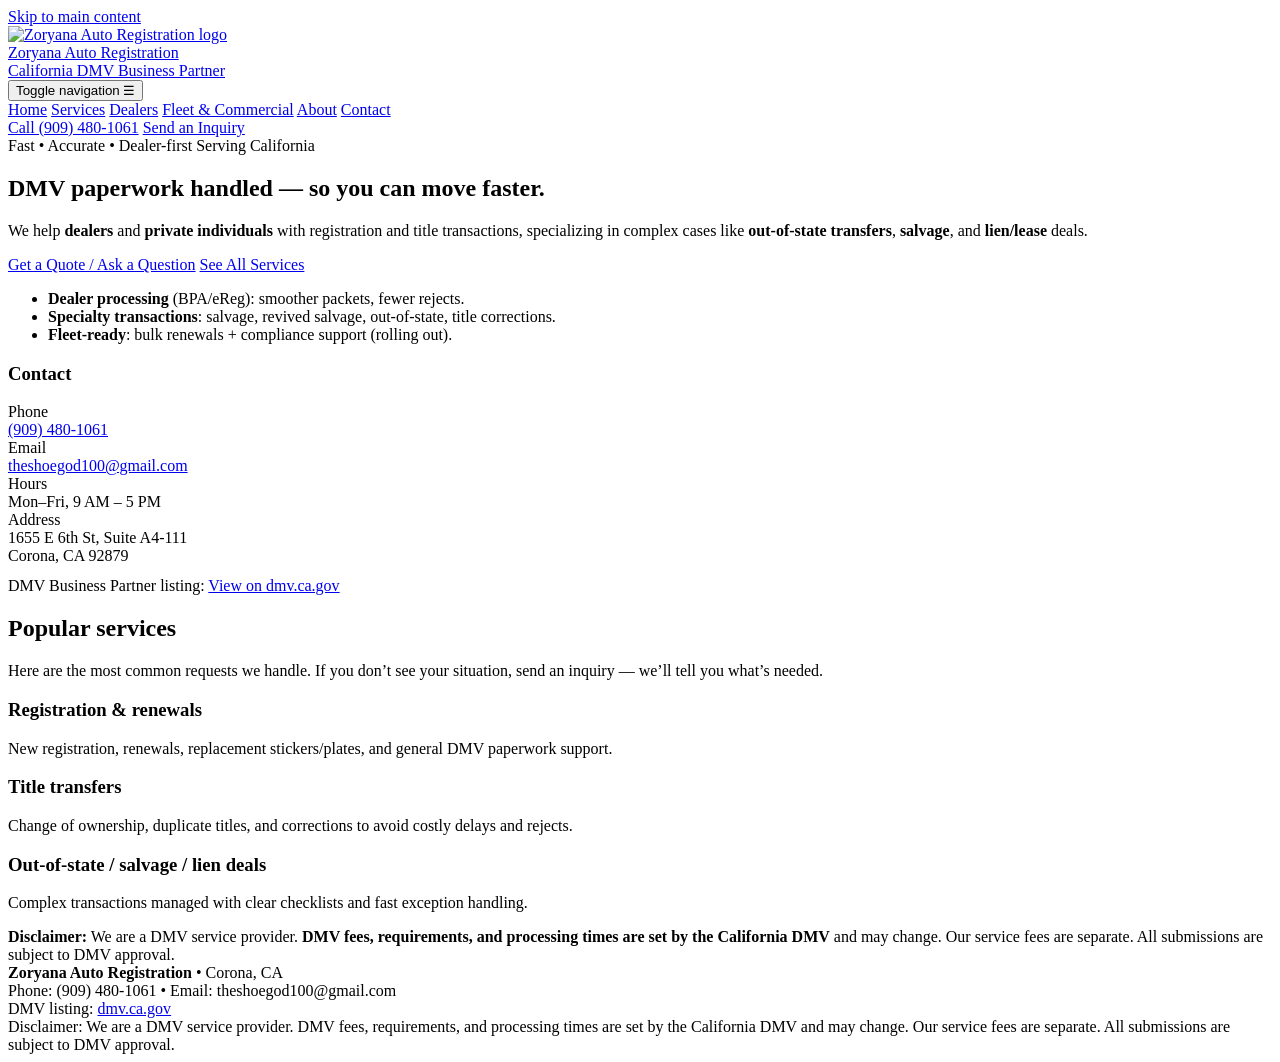
==== index.html @ ee9cbaac "Add index.html" ====
<!doctype html>
<html lang="en">
<head>
  <meta charset="utf-8" />
  <meta name="viewport" content="width=device-width,initial-scale=1" />
  <title>Zoryana Auto Registration | California DMV Business Partner</title>
  <meta name="description" content="Zoryana Auto Registration helps dealers and California drivers with DMV registration, title transfers, out-of-state transfers, salvage, and lien/lease transactions." />
  <meta name="robots" content="index,follow" />
  <link rel="canonical" href="https://zoryana-auto-registration.github.io/zory-site/index.html" />
  <meta property="og:type" content="website" />
  <meta property="og:site_name" content="Zoryana Auto Registration" />
  <meta property="og:title" content="Zoryana Auto Registration | California DMV Business Partner" />
  <meta property="og:description" content="Zoryana Auto Registration helps dealers and California drivers with DMV registration, title transfers, out-of-state transfers, salvage, and lien/lease transactions." />
  <meta property="og:url" content="https://zoryana-auto-registration.github.io/zory-site/index.html" />
  <meta property="og:image" content="https://zoryana-auto-registration.github.io/zory-site/assets/logo.png" />
  <meta name="twitter:card" content="summary_large_image" />
  <meta name="twitter:title" content="Zoryana Auto Registration | California DMV Business Partner" />
  <meta name="twitter:description" content="Zoryana Auto Registration helps dealers and California drivers with DMV registration, title transfers, out-of-state transfers, salvage, and lien/lease transactions." />
  <meta name="twitter:image" content="https://zoryana-auto-registration.github.io/zory-site/assets/logo.png" />
  <link rel="icon" href="assets/logo.png" />
  <link rel="stylesheet" href="assets/styles.css" />
</head>
<body>
  <a class="skip-link" href="#main-content">Skip to main content</a>
  <header class="site-header">
    <div class="container header-inner">
      <a class="brand" href="index.html">
        <img src="assets/logo.png" alt="Zoryana Auto Registration logo" />
        <div>
          <div class="name">Zoryana Auto Registration</div>
          <div class="tag">California DMV Business Partner</div>
        </div>
      </a>

      <button class="nav-toggle" type="button" aria-expanded="false" aria-controls="site-nav" data-nav-toggle>
        <span class="sr-only">Toggle navigation</span>
        <span aria-hidden="true">☰</span>
      </button>

      <nav class="nav" id="site-nav" data-nav>
        <a href="index.html">Home</a>
        <a href="services.html">Services</a>
        <a href="dealers.html">Dealers</a>
        <a href="fleet.html">Fleet & Commercial</a>
        <a href="about.html">About</a>
        <a href="contact.html">Contact</a>
      </nav>

      <div class="cta">
        <a class="btn ghost" href="tel:+19094801061">Call (909) 480-1061</a>
        <a class="btn primary" href="contact.html">Send an Inquiry</a>
      </div>
    </div>
  </header>

  <main id="main-content">
    <section class="hero">
      <div class="container hero-grid">
        <div>
          <div class="h-eyebrow">
            <span class="badge">Fast • Accurate • Dealer-first</span>
            <span class="small">Serving California</span>
          </div>
          <h1>DMV paperwork handled — so you can move faster.</h1>
          <p>
            We help <strong>dealers</strong> and <strong>private individuals</strong> with registration and title transactions,
            specializing in complex cases like <strong>out-of-state transfers</strong>, <strong>salvage</strong>, and
            <strong>lien/lease</strong> deals.
          </p>
          <div class="cta">
            <a class="btn primary" href="contact.html">Get a Quote / Ask a Question</a>
            <a class="btn" href="services.html">See All Services</a>
          </div>

          <ul class="bullets">
            <li><span class="dot"></span><span><strong>Dealer processing</strong> (BPA/eReg): smoother packets, fewer rejects.</span></li>
            <li><span class="dot"></span><span><strong>Specialty transactions</strong>: salvage, revived salvage, out-of-state, title corrections.</span></li>
            <li><span class="dot"></span><span><strong>Fleet-ready</strong>: bulk renewals + compliance support (rolling out).</span></li>
          </ul>
        </div>

        <aside class="card">
          <h3>Contact</h3>
          <div class="kv">
            <div class="row"><div class="k">Phone</div><div class="v"><a href="tel:+19094801061">(909) 480-1061</a></div></div>
            <div class="row"><div class="k">Email</div><div class="v"><a href="mailto:theshoegod100@gmail.com">theshoegod100@gmail.com</a></div></div>
            <div class="row"><div class="k">Hours</div><div class="v">Mon–Fri, 9 AM – 5 PM</div></div>
            <div class="row"><div class="k">Address</div><div class="v">1655 E 6th St, Suite A4-111<br/>Corona, CA 92879</div></div>
          </div>
          <p class="mini" style="margin-top:12px">
            DMV Business Partner listing:
            <a href="https://www.dmv.ca.gov/portal/business-partner/zoryana-auto-registration-inc/" target="_blank" rel="noopener">View on dmv.ca.gov</a>
          </p>
        </aside>
      </div>
    </section>

    <section class="section">
      <div class="container">
        <h2>Popular services</h2>
        <p>Here are the most common requests we handle. If you don’t see your situation, send an inquiry — we’ll tell you what’s needed.</p>

        <div class="grid-3">
          <div class="feature">
            <h3>Registration & renewals</h3>
            <p>New registration, renewals, replacement stickers/plates, and general DMV paperwork support.</p>
          </div>
          <div class="feature">
            <h3>Title transfers</h3>
            <p>Change of ownership, duplicate titles, and corrections to avoid costly delays and rejects.</p>
          </div>
          <div class="feature">
            <h3>Out-of-state / salvage / lien deals</h3>
            <p>Complex transactions managed with clear checklists and fast exception handling.</p>
          </div>
        </div>
      </div>
    </section>

    <section class="section">
      <div class="container">
        <div class="notice">
          <strong>Disclaimer:</strong> We are a DMV service provider. <strong>DMV fees, requirements, and processing times are set by the California DMV</strong> and may change.
          Our service fees are separate. All submissions are subject to DMV approval.
        </div>
      </div>
    </section>

    <footer class="footer">
      <div class="container">
        <div><strong>Zoryana Auto Registration</strong> • Corona, CA</div>
        <div class="small">Phone: (909) 480-1061 • Email: theshoegod100@gmail.com</div>
        <div class="small">DMV listing: <a href="https://www.dmv.ca.gov/portal/business-partner/zoryana-auto-registration-inc/" target="_blank" rel="noopener">dmv.ca.gov</a></div>
        <div class="small disclaimer-text">Disclaimer: We are a DMV service provider. DMV fees, requirements, and processing times are set by the California DMV and may change. Our service fees are separate. All submissions are subject to DMV approval.</div>
      </div>
    </footer>
  </main>

  <script src="assets/config.js" defer></script>
  <script src="assets/site.js" defer></script>
</body>
</html>
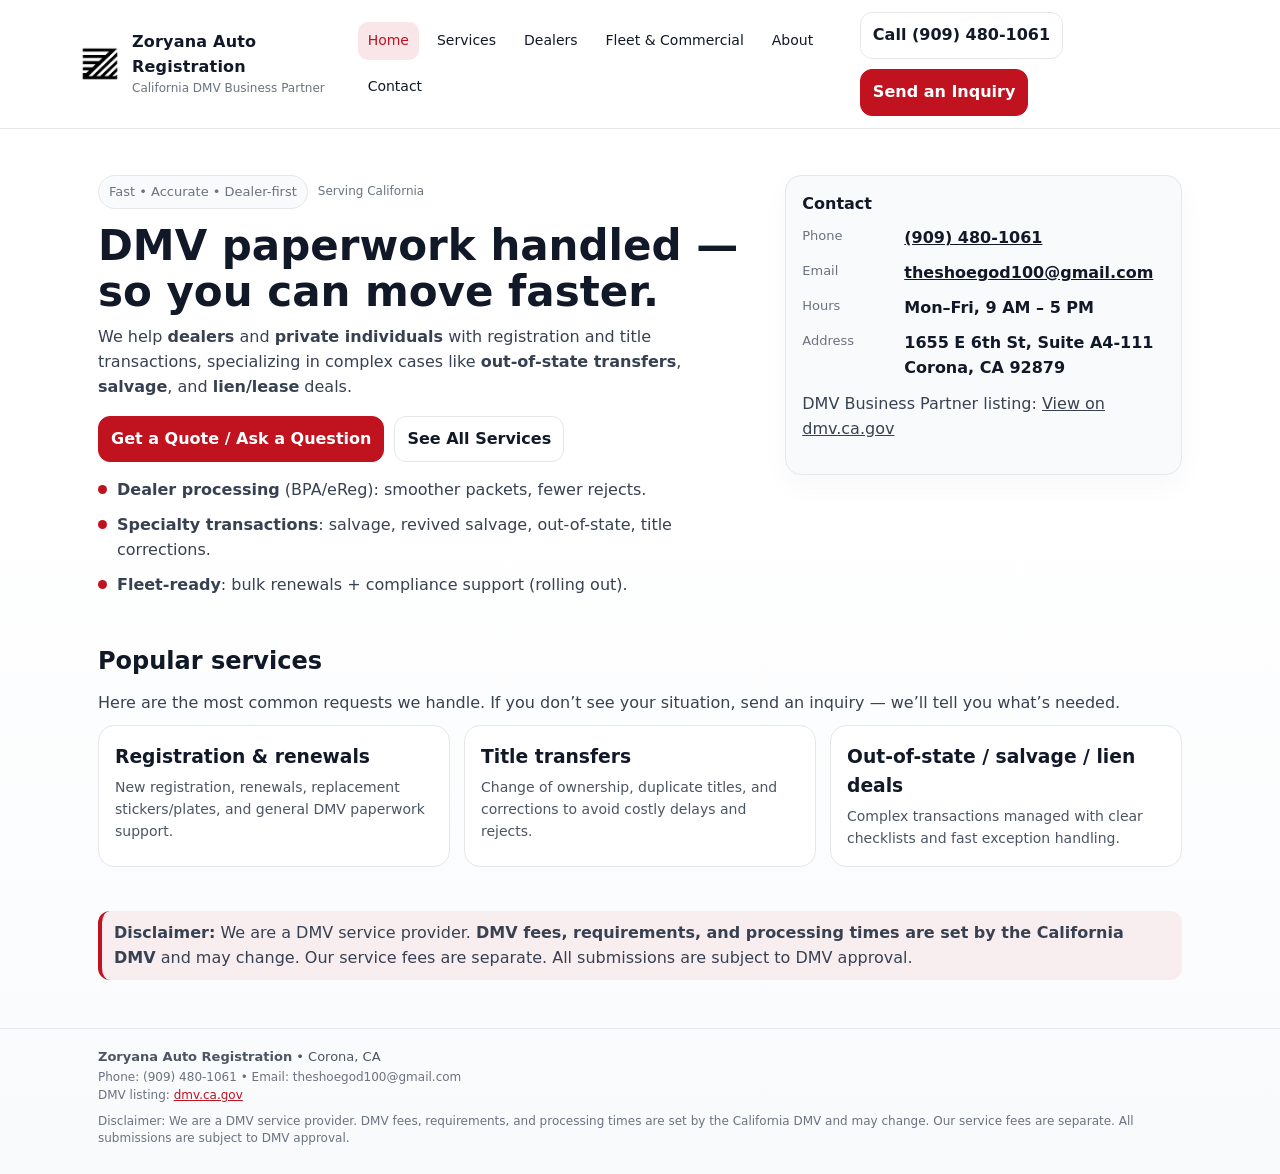
==== commit cf85ae46: "Polish site (nav/a11y/SEO)" ====
--- a/index.html
+++ b/index.html
@@ -139,4 +139,4 @@
   <script src="assets/config.js" defer></script>
   <script src="assets/site.js" defer></script>
 </body>
-</html>+</html>
--- a/assets/styles.css
+++ b/assets/styles.css
@@ -0,0 +1,126 @@
+:root{
+  --red:#C1121F;
+  --red-dark:#9f1019;
+  --gray:#6B7280;
+  --ink:#111827;
+  --bg:#ffffff;
+  --card:#F9FAFB;
+  --border:#E5E7EB;
+  --max:1120px;
+}
+*{box-sizing:border-box}
+html,body{margin:0;padding:0}
+body{
+  font-family: ui-sans-serif, system-ui, -apple-system, Segoe UI, Roboto, Arial, "Noto Sans", "Apple Color Emoji","Segoe UI Emoji";
+  color:var(--ink);
+  background:linear-gradient(180deg,#fff,#fff 40%,#f8fafc 100%);
+  line-height:1.55;
+}
+a{color:inherit}
+a:focus-visible,button:focus-visible,input:focus-visible,select:focus-visible,textarea:focus-visible{
+  outline:3px solid rgba(193,18,31,.35);
+  outline-offset:2px;
+}
+
+.sr-only{position:absolute!important;width:1px;height:1px;padding:0;margin:-1px;overflow:hidden;clip:rect(0,0,0,0);white-space:nowrap;border:0}
+.skip-link{position:absolute;left:14px;top:-44px;background:#111827;color:#fff;padding:8px 12px;border-radius:8px;text-decoration:none;z-index:999}
+.skip-link:focus{top:10px}
+
+.container{max-width:var(--max);margin:0 auto;padding:0 18px}
+
+/* Header */
+.site-header{position:sticky;top:0;background:rgba(255,255,255,.94);backdrop-filter:saturate(180%) blur(10px);border-bottom:1px solid var(--border);z-index:50}
+.header-inner{display:flex;align-items:center;justify-content:space-between;gap:14px;padding:12px 0}
+.brand{display:flex;align-items:center;gap:12px;text-decoration:none;min-width:0}
+.brand img{width:40px;height:auto;display:block}
+.brand .name{font-weight:800;letter-spacing:.2px}
+.brand .tag{font-size:12px;color:var(--gray)}
+
+.nav{display:flex;align-items:center;gap:8px;flex-wrap:wrap}
+.nav a{font-size:14px;text-decoration:none;color:var(--ink);padding:8px 10px;border-radius:10px}
+.nav a:hover{background:var(--card)}
+.nav a.active{background:rgba(193,18,31,.10);color:var(--red)}
+
+.nav-toggle{display:none;border:1px solid var(--border);background:#fff;border-radius:10px;padding:8px 10px;cursor:pointer}
+
+.cta{display:flex;gap:10px;align-items:center;flex-wrap:wrap}
+.btn{display:inline-flex;align-items:center;justify-content:center;gap:8px;border-radius:12px;padding:10px 12px;font-weight:700;text-decoration:none;border:1px solid var(--border);background:#fff;cursor:pointer}
+.btn.primary{background:var(--red);color:#fff;border-color:var(--red)}
+.btn.primary:hover{background:var(--red-dark)}
+.btn.ghost:hover,.btn:hover{background:var(--card)}
+
+/* Hero */
+.hero{padding:46px 0 24px}
+.hero-grid{display:grid;grid-template-columns: 1.25fr .75fr;gap:26px;align-items:start}
+.h-eyebrow{display:inline-flex;gap:10px;align-items:center;font-size:13px;color:var(--gray)}
+.badge{display:inline-flex;align-items:center;gap:8px;border:1px solid var(--border);background:var(--card);padding:6px 10px;border-radius:999px}
+.hero h1{margin:14px 0 10px;font-size:42px;line-height:1.1}
+.hero p{margin:0 0 16px;color:#374151;font-size:16px}
+.hero .bullets{display:grid;gap:10px;margin:16px 0 0;padding:0;list-style:none}
+.hero .bullets li{display:flex;gap:10px;align-items:flex-start;color:#374151}
+.dot{width:9px;height:9px;border-radius:50%;background:var(--red);margin-top:7px;flex:0 0 auto}
+
+.card{border:1px solid var(--border);background:var(--card);border-radius:16px;padding:16px;box-shadow:0 10px 30px rgba(2,6,23,.03)}
+.card h3{margin:0 0 10px;font-size:16px}
+.mini{font-size:13px;color:#374151}
+.kv{display:grid;gap:10px}
+.kv .row{display:flex;gap:10px}
+.kv .k{min-width:92px;color:var(--gray);font-size:13px}
+.kv .v{font-weight:700}
+
+/* Sections */
+.section{padding:22px 0}
+.section h2{margin:0 0 10px;font-size:24px}
+.section p{margin:0 0 10px;color:#374151}
+
+.grid-3{display:grid;grid-template-columns:repeat(3,1fr);gap:14px}
+.feature{border:1px solid var(--border);border-radius:16px;padding:16px;background:#fff}
+.feature h3{margin:0 0 6px}
+.feature p{margin:0;color:#4B5563;font-size:14px}
+
+/* Page heading */
+.pagehead{padding:28px 0 12px}
+.pagehead h1{margin:0 0 8px;font-size:32px}
+.pagehead p{margin:0;color:#374151}
+
+.list{margin:10px 0 0;padding-left:18px;color:#374151}
+.list li{margin:6px 0}
+
+/* Contact form */
+.form{display:grid;gap:12px;margin-top:12px}
+.field{display:grid;gap:6px}
+label{font-size:13px;color:#374151;font-weight:700}
+input, select, textarea{
+  width:100%;
+  border:1px solid var(--border);
+  border-radius:12px;
+  padding:10px 12px;
+  font:inherit;
+  background:#fff;
+}
+textarea{min-height:120px;resize:vertical}
+.field .error{font-size:12px;color:#b91c1c;min-height:18px}
+.field.invalid input,.field.invalid select,.field.invalid textarea{border-color:#b91c1c;background:#fff7f7}
+.form-status{padding:8px 10px;border-radius:10px;font-size:13px;display:none}
+.form-status.ok{display:block;background:#ecfdf5;color:#065f46;border:1px solid #bbf7d0}
+.form-status.error{display:block;background:#fef2f2;color:#991b1b;border:1px solid #fecaca}
+
+.notice{border-left:4px solid var(--red);background:rgba(193,18,31,.06);padding:10px 12px;border-radius:12px;color:#374151}
+
+.footer{margin-top:26px;border-top:1px solid var(--border);padding:18px 0 26px;color:#4B5563;font-size:13px}
+.footer a{color:var(--red)}
+.disclaimer-text{margin-top:8px;line-height:1.45}
+
+.small{font-size:12px;color:var(--gray)}
+
+@media (max-width: 960px){
+  .header-inner{display:grid;grid-template-columns:1fr auto auto;align-items:center}
+  .nav-toggle{display:inline-flex;align-items:center;justify-content:center}
+  .nav{display:none;grid-column:1 / -1;flex-direction:column;align-items:stretch;padding:8px 0 2px}
+  .nav.open{display:flex}
+  .nav a{padding:10px 12px;border:1px solid var(--border);background:#fff}
+  .cta{display:none}
+  .hero-grid{grid-template-columns:1fr;}
+  .grid-3{grid-template-columns:1fr;}
+  .hero h1{font-size:34px}
+}
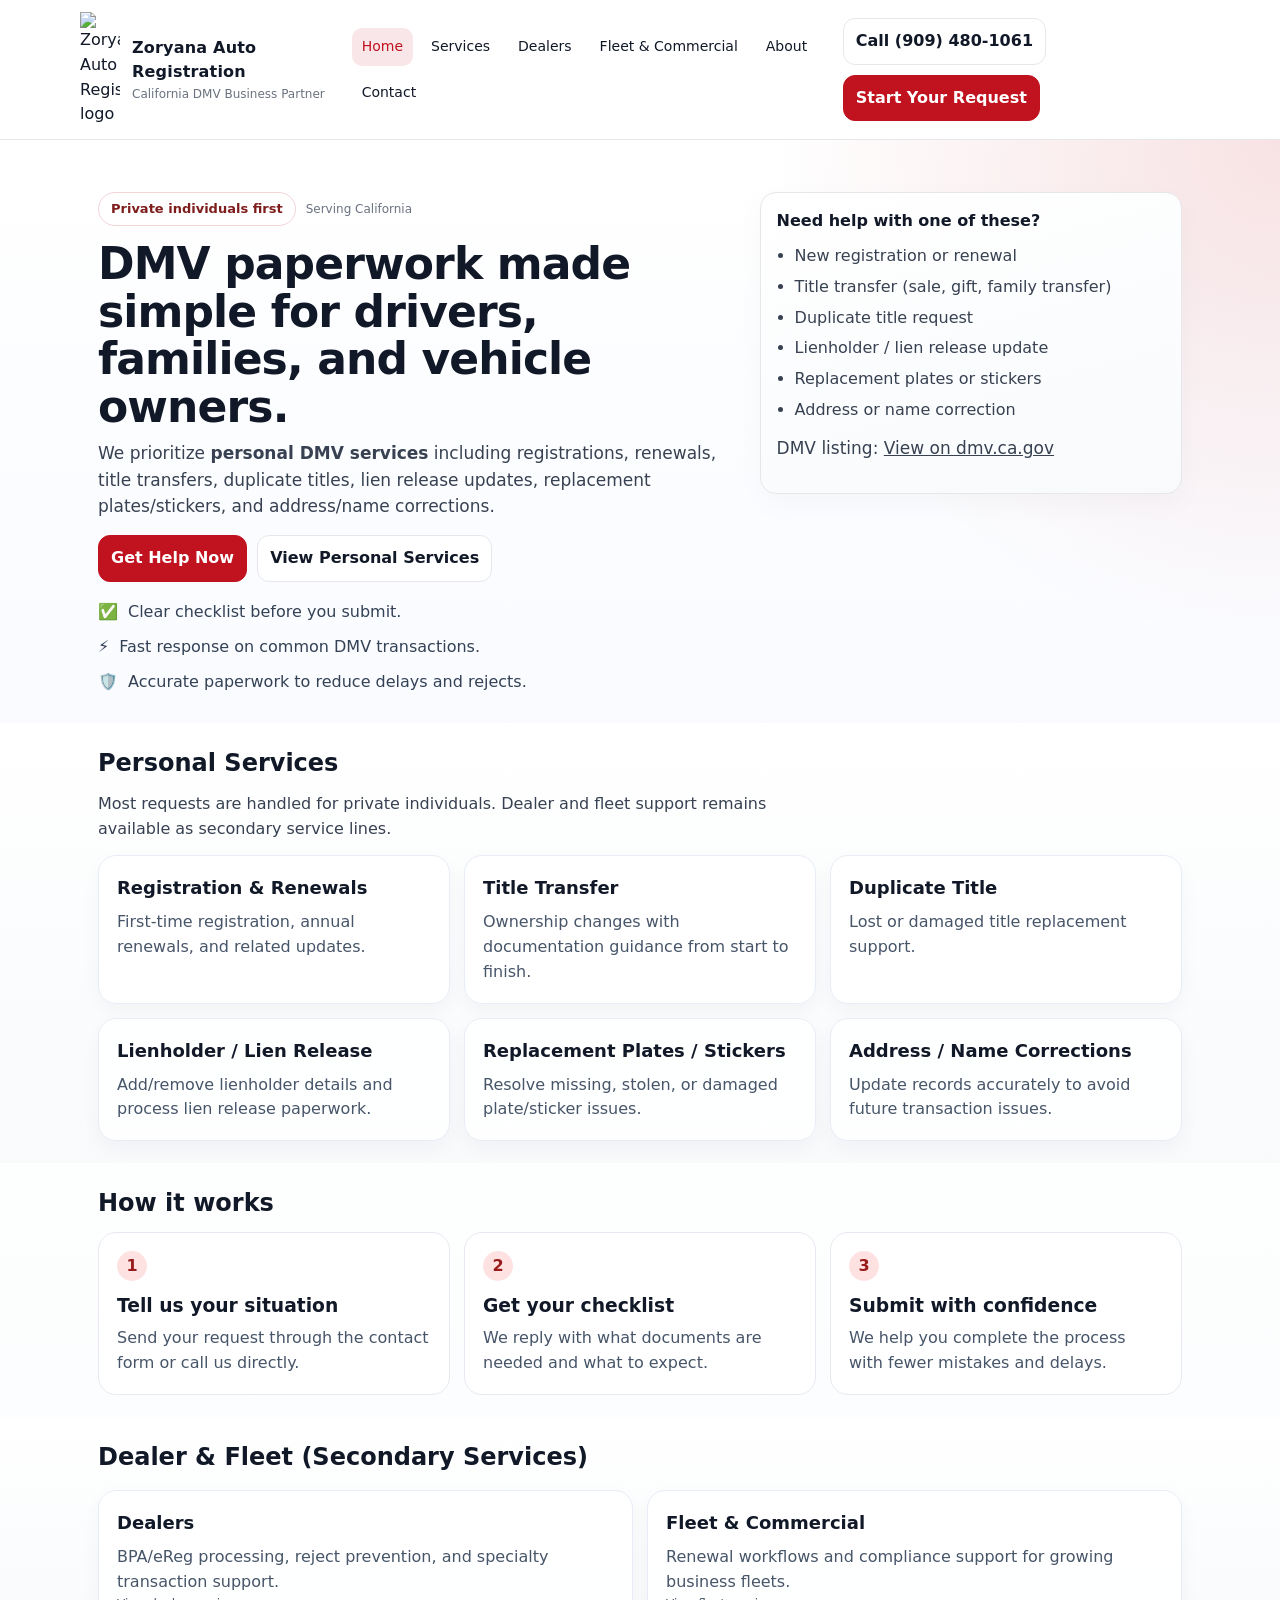
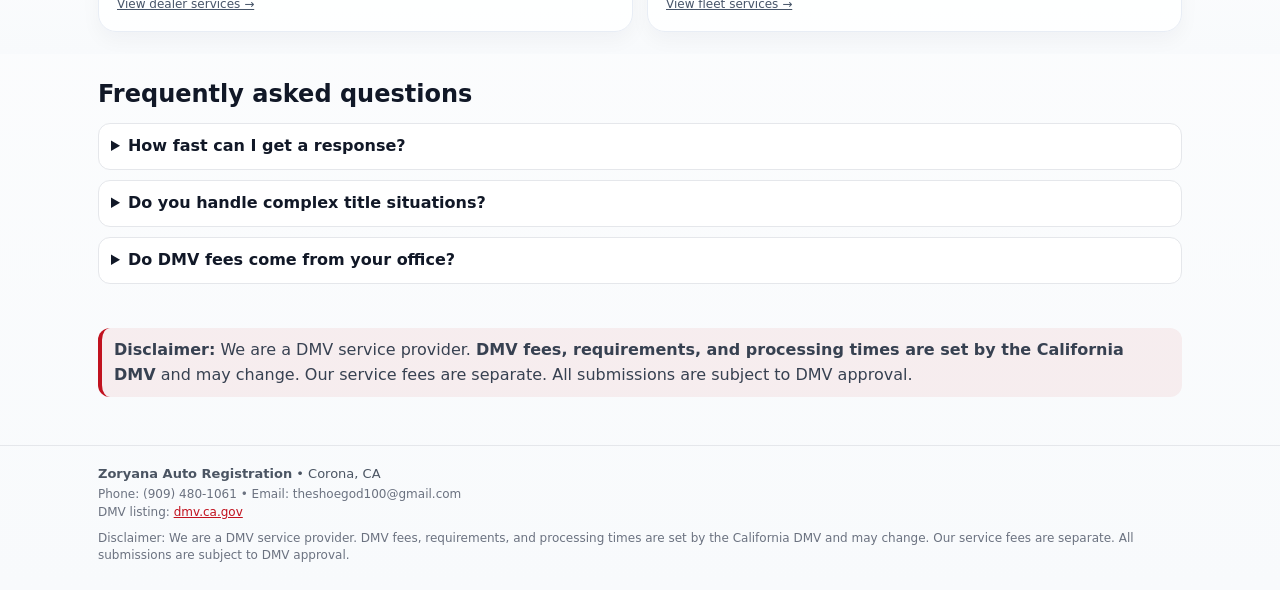
==== commit a605e2fb: "Prioritize personal services + modernize design" ====
--- a/index.html
+++ b/index.html
@@ -3,19 +3,19 @@
 <head>
   <meta charset="utf-8" />
   <meta name="viewport" content="width=device-width,initial-scale=1" />
-  <title>Zoryana Auto Registration | California DMV Business Partner</title>
-  <meta name="description" content="Zoryana Auto Registration helps dealers and California drivers with DMV registration, title transfers, out-of-state transfers, salvage, and lien/lease transactions." />
+  <title>Zoryana Auto Registration | Personal DMV Services in California</title>
+  <meta name="description" content="Personal DMV help in California: registrations, renewals, title transfers, duplicate titles, lien release updates, replacement plates/stickers, and corrections." />
   <meta name="robots" content="index,follow" />
   <link rel="canonical" href="https://zoryana-auto-registration.github.io/zory-site/index.html" />
   <meta property="og:type" content="website" />
   <meta property="og:site_name" content="Zoryana Auto Registration" />
-  <meta property="og:title" content="Zoryana Auto Registration | California DMV Business Partner" />
-  <meta property="og:description" content="Zoryana Auto Registration helps dealers and California drivers with DMV registration, title transfers, out-of-state transfers, salvage, and lien/lease transactions." />
+  <meta property="og:title" content="Zoryana Auto Registration | Personal DMV Services in California" />
+  <meta property="og:description" content="Fast, accurate DMV paperwork support for private individuals, plus dealer and fleet services." />
   <meta property="og:url" content="https://zoryana-auto-registration.github.io/zory-site/index.html" />
   <meta property="og:image" content="https://zoryana-auto-registration.github.io/zory-site/assets/logo.png" />
   <meta name="twitter:card" content="summary_large_image" />
-  <meta name="twitter:title" content="Zoryana Auto Registration | California DMV Business Partner" />
-  <meta name="twitter:description" content="Zoryana Auto Registration helps dealers and California drivers with DMV registration, title transfers, out-of-state transfers, salvage, and lien/lease transactions." />
+  <meta name="twitter:title" content="Zoryana Auto Registration | Personal DMV Services in California" />
+  <meta name="twitter:description" content="Registration, renewal, title transfer, duplicate title, lien updates, and more." />
   <meta name="twitter:image" content="https://zoryana-auto-registration.github.io/zory-site/assets/logo.png" />
   <link rel="icon" href="assets/logo.png" />
   <link rel="stylesheet" href="assets/styles.css" />
@@ -48,71 +48,142 @@
 
       <div class="cta">
         <a class="btn ghost" href="tel:+19094801061">Call (909) 480-1061</a>
-        <a class="btn primary" href="contact.html">Send an Inquiry</a>
+        <a class="btn primary" href="contact.html">Start Your Request</a>
       </div>
     </div>
   </header>
 
   <main id="main-content">
-    <section class="hero">
+    <section class="hero hero-surface">
       <div class="container hero-grid">
         <div>
           <div class="h-eyebrow">
-            <span class="badge">Fast • Accurate • Dealer-first</span>
+            <span class="badge">Private individuals first</span>
             <span class="small">Serving California</span>
           </div>
-          <h1>DMV paperwork handled — so you can move faster.</h1>
+          <h1>DMV paperwork made simple for drivers, families, and vehicle owners.</h1>
           <p>
-            We help <strong>dealers</strong> and <strong>private individuals</strong> with registration and title transactions,
-            specializing in complex cases like <strong>out-of-state transfers</strong>, <strong>salvage</strong>, and
-            <strong>lien/lease</strong> deals.
+            We prioritize <strong>personal DMV services</strong> including registrations, renewals, title transfers,
+            duplicate titles, lien release updates, replacement plates/stickers, and address/name corrections.
           </p>
           <div class="cta">
-            <a class="btn primary" href="contact.html">Get a Quote / Ask a Question</a>
-            <a class="btn" href="services.html">See All Services</a>
+            <a class="btn primary" href="contact.html">Get Help Now</a>
+            <a class="btn" href="services.html">View Personal Services</a>
           </div>
 
-          <ul class="bullets">
-            <li><span class="dot"></span><span><strong>Dealer processing</strong> (BPA/eReg): smoother packets, fewer rejects.</span></li>
-            <li><span class="dot"></span><span><strong>Specialty transactions</strong>: salvage, revived salvage, out-of-state, title corrections.</span></li>
-            <li><span class="dot"></span><span><strong>Fleet-ready</strong>: bulk renewals + compliance support (rolling out).</span></li>
+          <ul class="icon-bullets">
+            <li><span aria-hidden="true">✅</span><span>Clear checklist before you submit.</span></li>
+            <li><span aria-hidden="true">⚡</span><span>Fast response on common DMV transactions.</span></li>
+            <li><span aria-hidden="true">🛡️</span><span>Accurate paperwork to reduce delays and rejects.</span></li>
           </ul>
         </div>
 
-        <aside class="card">
-          <h3>Contact</h3>
-          <div class="kv">
-            <div class="row"><div class="k">Phone</div><div class="v"><a href="tel:+19094801061">(909) 480-1061</a></div></div>
-            <div class="row"><div class="k">Email</div><div class="v"><a href="mailto:theshoegod100@gmail.com">theshoegod100@gmail.com</a></div></div>
-            <div class="row"><div class="k">Hours</div><div class="v">Mon–Fri, 9 AM – 5 PM</div></div>
-            <div class="row"><div class="k">Address</div><div class="v">1655 E 6th St, Suite A4-111<br/>Corona, CA 92879</div></div>
-          </div>
-          <p class="mini" style="margin-top:12px">
-            DMV Business Partner listing:
-            <a href="https://www.dmv.ca.gov/portal/business-partner/zoryana-auto-registration-inc/" target="_blank" rel="noopener">View on dmv.ca.gov</a>
-          </p>
+        <aside class="card spotlight">
+          <h3>Need help with one of these?</h3>
+          <ul class="list clean-list">
+            <li>New registration or renewal</li>
+            <li>Title transfer (sale, gift, family transfer)</li>
+            <li>Duplicate title request</li>
+            <li>Lienholder / lien release update</li>
+            <li>Replacement plates or stickers</li>
+            <li>Address or name correction</li>
+          </ul>
+          <p class="mini" style="margin-top:12px">DMV listing: <a href="https://www.dmv.ca.gov/portal/business-partner/zoryana-auto-registration-inc/" target="_blank" rel="noopener">View on dmv.ca.gov</a></p>
         </aside>
       </div>
     </section>
 
+    <section class="section section-soft">
+      <div class="container">
+        <h2>Personal Services</h2>
+        <p class="section-lead">Most requests are handled for private individuals. Dealer and fleet support remains available as secondary service lines.</p>
+
+        <div class="flow-grid">
+          <article class="soft-card">
+            <h3>Registration & Renewals</h3>
+            <p>First-time registration, annual renewals, and related updates.</p>
+          </article>
+          <article class="soft-card">
+            <h3>Title Transfer</h3>
+            <p>Ownership changes with documentation guidance from start to finish.</p>
+          </article>
+          <article class="soft-card">
+            <h3>Duplicate Title</h3>
+            <p>Lost or damaged title replacement support.</p>
+          </article>
+          <article class="soft-card">
+            <h3>Lienholder / Lien Release</h3>
+            <p>Add/remove lienholder details and process lien release paperwork.</p>
+          </article>
+          <article class="soft-card">
+            <h3>Replacement Plates / Stickers</h3>
+            <p>Resolve missing, stolen, or damaged plate/sticker issues.</p>
+          </article>
+          <article class="soft-card">
+            <h3>Address / Name Corrections</h3>
+            <p>Update records accurately to avoid future transaction issues.</p>
+          </article>
+        </div>
+      </div>
+    </section>
+
     <section class="section">
       <div class="container">
-        <h2>Popular services</h2>
-        <p>Here are the most common requests we handle. If you don’t see your situation, send an inquiry — we’ll tell you what’s needed.</p>
-
-        <div class="grid-3">
-          <div class="feature">
-            <h3>Registration & renewals</h3>
-            <p>New registration, renewals, replacement stickers/plates, and general DMV paperwork support.</p>
-          </div>
-          <div class="feature">
-            <h3>Title transfers</h3>
-            <p>Change of ownership, duplicate titles, and corrections to avoid costly delays and rejects.</p>
-          </div>
-          <div class="feature">
-            <h3>Out-of-state / salvage / lien deals</h3>
-            <p>Complex transactions managed with clear checklists and fast exception handling.</p>
-          </div>
+        <h2>How it works</h2>
+        <div class="steps-grid">
+          <article class="step-card">
+            <span class="step-num">1</span>
+            <h3>Tell us your situation</h3>
+            <p>Send your request through the contact form or call us directly.</p>
+          </article>
+          <article class="step-card">
+            <span class="step-num">2</span>
+            <h3>Get your checklist</h3>
+            <p>We reply with what documents are needed and what to expect.</p>
+          </article>
+          <article class="step-card">
+            <span class="step-num">3</span>
+            <h3>Submit with confidence</h3>
+            <p>We help you complete the process with fewer mistakes and delays.</p>
+          </article>
+        </div>
+      </div>
+    </section>
+
+    <section class="section section-soft">
+      <div class="container">
+        <h2>Dealer & Fleet (Secondary Services)</h2>
+        <div class="flow-grid two-up">
+          <article class="soft-card">
+            <h3>Dealers</h3>
+            <p>BPA/eReg processing, reject prevention, and specialty transaction support.</p>
+            <p class="small"><a href="dealers.html">View dealer services →</a></p>
+          </article>
+          <article class="soft-card">
+            <h3>Fleet & Commercial</h3>
+            <p>Renewal workflows and compliance support for growing business fleets.</p>
+            <p class="small"><a href="fleet.html">View fleet services →</a></p>
+          </article>
+        </div>
+      </div>
+    </section>
+
+    <section class="section">
+      <div class="container">
+        <h2>Frequently asked questions</h2>
+        <div class="faq-list">
+          <details>
+            <summary>How fast can I get a response?</summary>
+            <p>Most inquiries receive a same-day or next-business-day response during business hours.</p>
+          </details>
+          <details>
+            <summary>Do you handle complex title situations?</summary>
+            <p>Yes. We can guide out-of-state, salvage, and lien-related paperwork when documentation is available.</p>
+          </details>
+          <details>
+            <summary>Do DMV fees come from your office?</summary>
+            <p>No. DMV fees and timelines are set by the California DMV. Our service fee is separate.</p>
+          </details>
         </div>
       </div>
     </section>
--- a/assets/styles.css
+++ b/assets/styles.css
@@ -50,14 +50,16 @@
 .btn.ghost:hover,.btn:hover{background:var(--card)}
 
 /* Hero */
-.hero{padding:46px 0 24px}
-.hero-grid{display:grid;grid-template-columns: 1.25fr .75fr;gap:26px;align-items:start}
+.hero{padding:52px 0 28px}
+.hero-surface{background:radial-gradient(circle at top right, rgba(193,18,31,.12), transparent 36%),linear-gradient(180deg,#fff, #f9fbff)}
+.hero-grid{display:grid;grid-template-columns: 1.2fr .8fr;gap:28px;align-items:start}
 .h-eyebrow{display:inline-flex;gap:10px;align-items:center;font-size:13px;color:var(--gray)}
-.badge{display:inline-flex;align-items:center;gap:8px;border:1px solid var(--border);background:var(--card);padding:6px 10px;border-radius:999px}
-.hero h1{margin:14px 0 10px;font-size:42px;line-height:1.1}
-.hero p{margin:0 0 16px;color:#374151;font-size:16px}
-.hero .bullets{display:grid;gap:10px;margin:16px 0 0;padding:0;list-style:none}
-.hero .bullets li{display:flex;gap:10px;align-items:flex-start;color:#374151}
+.badge{display:inline-flex;align-items:center;gap:8px;border:1px solid #f3d5d8;background:#fff;padding:6px 12px;border-radius:999px;color:#7f1d1d;font-weight:600}
+.hero h1{margin:14px 0 10px;font-size:44px;line-height:1.08;letter-spacing:-.02em}
+.hero p{margin:0 0 16px;color:#374151;font-size:17px;max-width:64ch}
+.icon-bullets{display:grid;gap:10px;margin:18px 0 0;padding:0;list-style:none}
+.icon-bullets li{display:flex;gap:10px;align-items:flex-start;color:#334155}
+.icon-bullets.compact{margin-top:8px}
 .dot{width:9px;height:9px;border-radius:50%;background:var(--red);margin-top:7px;flex:0 0 auto}
 
 .card{border:1px solid var(--border);background:var(--card);border-radius:16px;padding:16px;box-shadow:0 10px 30px rgba(2,6,23,.03)}
@@ -77,6 +79,32 @@
 .feature{border:1px solid var(--border);border-radius:16px;padding:16px;background:#fff}
 .feature h3{margin:0 0 6px}
 .feature p{margin:0;color:#4B5563;font-size:14px}
+
+.section-soft{background:linear-gradient(180deg,#ffffff,#f8fafc)}
+.section-lead{max-width:72ch}
+.flow-grid{display:grid;grid-template-columns:repeat(3,minmax(0,1fr));gap:14px;margin-top:14px}
+.flow-grid.two-up{grid-template-columns:repeat(2,minmax(0,1fr))}
+.soft-card{background:rgba(255,255,255,.9);border:1px solid #e8edf5;border-radius:18px;padding:18px;box-shadow:0 8px 20px rgba(15,23,42,.04)}
+.soft-card h3{margin:0 0 8px;font-size:18px}
+.soft-card p{margin:0;color:#475569}
+
+.steps-grid{display:grid;grid-template-columns:repeat(3,minmax(0,1fr));gap:14px}
+.step-card{border:1px solid #e6eaf0;background:#fff;border-radius:18px;padding:18px;position:relative}
+.step-num{display:inline-flex;align-items:center;justify-content:center;width:30px;height:30px;border-radius:999px;background:#fee2e2;color:#991b1b;font-weight:700;margin-bottom:10px}
+.step-card h3{margin:0 0 6px}
+.step-card p{margin:0;color:#475569}
+
+.spotlight{background:linear-gradient(165deg,#ffffff,#f8fafc)}
+.clean-list{padding-left:18px;margin:0}
+.clean-list li{margin:7px 0}
+
+.pagehead-gradient{background:radial-gradient(circle at top left, rgba(193,18,31,.12), transparent 28%), linear-gradient(180deg,#fff,#fafcff)}
+.split-panel{display:grid;grid-template-columns:1.1fr .9fr;gap:16px;align-items:start}
+
+.faq-list{display:grid;gap:10px}
+.faq-list details{border:1px solid #e5e7eb;border-radius:12px;background:#fff;padding:10px 12px}
+.faq-list summary{cursor:pointer;font-weight:700}
+.faq-list p{margin:8px 0 2px;color:#475569}
 
 /* Page heading */
 .pagehead{padding:28px 0 12px}
@@ -121,6 +149,6 @@
   .nav a{padding:10px 12px;border:1px solid var(--border);background:#fff}
   .cta{display:none}
   .hero-grid{grid-template-columns:1fr;}
-  .grid-3{grid-template-columns:1fr;}
+  .grid-3,.flow-grid,.flow-grid.two-up,.steps-grid,.split-panel{grid-template-columns:1fr;}
   .hero h1{font-size:34px}
 }
